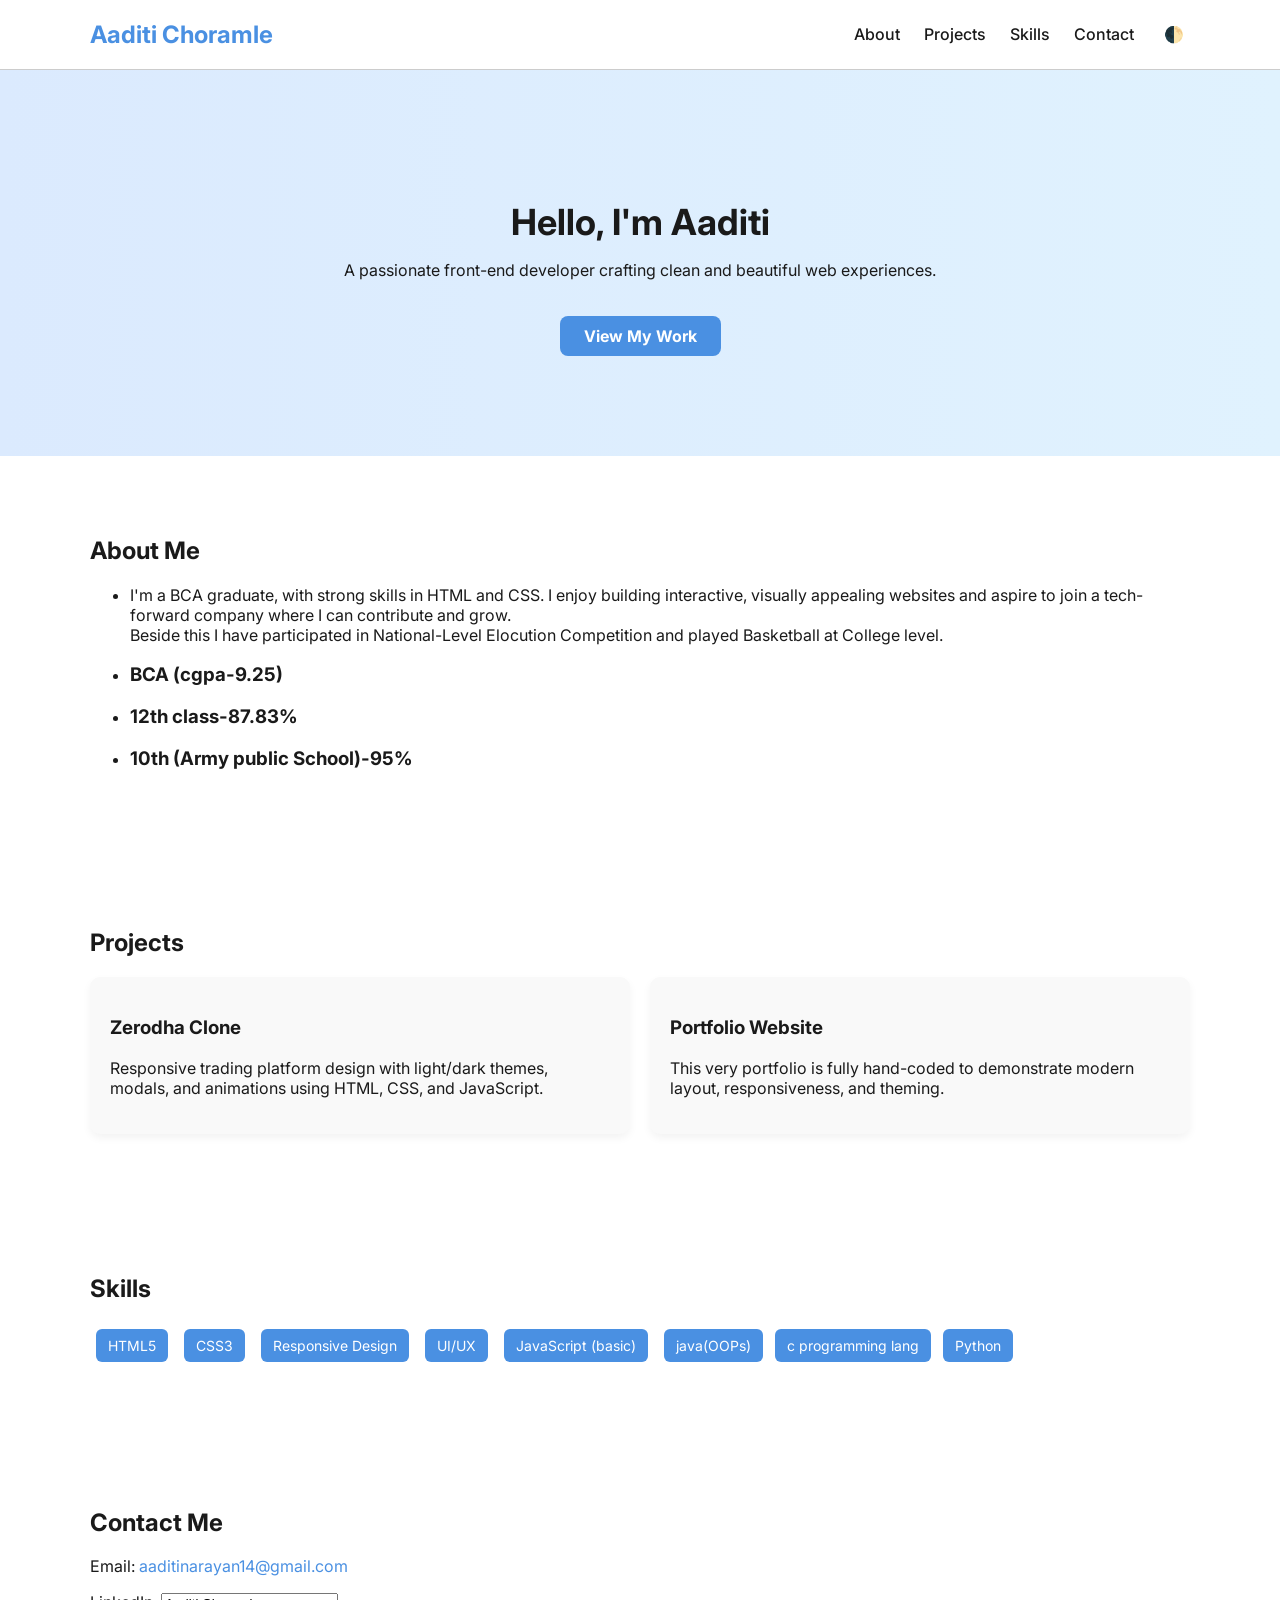
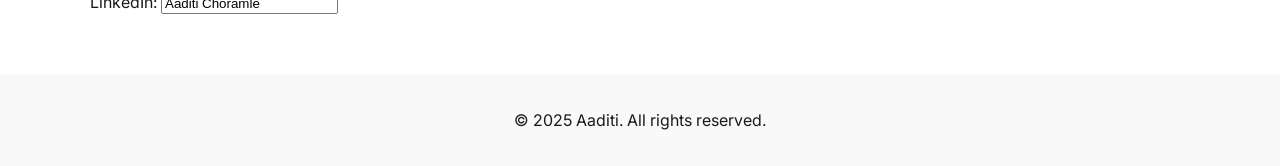
==== index.html @ 4bf5f2d5 "Add files via upload" ====
<!DOCTYPE html>
<html lang="en" data-theme="light">
<head>
  <meta charset="UTF-8">
  <meta name="viewport" content="width=device-width, initial-scale=1">
  <title>Aaditi's Portfolio</title>
  <link rel="stylesheet" href="style.css">
  <link href="https://fonts.googleapis.com/css2?family=Inter:wght@400;700&display=swap" rel="stylesheet">
</head>
<body>

  <header class="navbar">
    <div class="container nav-content">
      <div class="logo">Aaditi Choramle</div>
      <nav class="nav-links">
        <a href="#about">About</a>
        <a href="#projects">Projects</a>
        <a href="#skills">Skills</a>
        <a href="#contact">Contact</a>
        <button onclick="toggleTheme()" class="theme-btn">🌓</button>
      </nav>
    </div>
  </header>

  <section class="hero">
    <div class="container hero-content">
      <h1>Hello, I'm Aaditi</h1>
      <p>A passionate front-end developer crafting clean and beautiful web experiences.</p>
      <a href="#projects" class="hero-btn">View My Work</a>
    </div>
  </section>

  <section id="about" class="about">
    <div class="container">
      <h2>About Me</h2>
      <ul>
        <li><p>I'm a BCA graduate, with strong skills in HTML and CSS. I enjoy building interactive, visually appealing websites and aspire to join a tech-forward company where I can contribute and grow.<br>
    Beside this I have participated in National-Level Elocution Competition and played Basketball at College level.</p></li>
        <li> <h3>BCA (cgpa-9.25)</h3></li>
        <li> <h3>12th class-87.83%</h3></li>
        <li> <h3>10th (Army public School)-95%</h3></li>
      </ul>
      
  
  


  
    </div>
  </section>

  <section id="projects" class="projects">
    <div class="container">
      <h2>Projects</h2>
      <div class="project-grid">
        <div class="project-card">
          <h3>Zerodha Clone</h3>
          <p>Responsive trading platform design with light/dark themes, modals, and animations using HTML, CSS, and JavaScript.</p>
        </div>
        <div class="project-card">
          <h3>Portfolio Website</h3>
          <p>This very portfolio is fully hand-coded to demonstrate modern layout, responsiveness, and theming.</p>
        </div>
      </div>
    </div>
  </section>

  <section id="skills" class="skills">
    <div class="container">
      <h2>Skills</h2>
      <div class="skill-tags">
        <span>HTML5</span>
        <span>CSS3</span>
        <span>Responsive Design</span>
        <span>UI/UX</span>
        <span>JavaScript (basic)</span>
        <span>java(OOPs)</span><span>c programming lang</span><span>Python</span>
      </div>
    </div>
  </section>

  <section id="contact" class="contact">
    <div class="container">
      <h2>Contact Me</h2>
      <p>Email: <a href="mailto:aaditinarayan14@gmail.com">aaditinarayan14@gmail.com</a></p>
       <form action="https://www.linkedin.com/search/results/all" target="_blank">
        <label for="b1">LinkedIn:</label>
        <input type="text" name="keywords" id="b1" target="_blank" value="Aaditi Choramle"><br>
       </form>
    </div>
  </section>

  <footer class="footer">
    <div class="container">
      <p>© 2025 Aaditi. All rights reserved.</p>
    </div>
  </footer>

  <script src="script.js"></script>
</body>
</html>
---- style.css ----
:root {
  --bg: #ffffff;
  --text: #1a1a1a;
  --accent: #4a90e2;
  --card-bg: #f9f9f9;
}

[data-theme="dark"] {
  --bg: #121212;
  --text: #f1f1f1;
  --accent: #4fa3ff;
  --card-bg: #1e1e1e;
}

body {
  font-family: 'Inter', sans-serif;
  margin: 0;
  background: var(--bg);
  color: var(--text);
  transition: all 0.3s ease;
}

.container {
  width: 90%;
  max-width: 1100px;
  margin: auto;
}

.navbar {
  background: var(--bg);
  border-bottom: 1px solid #ccc;
  position: sticky;
  top: 0;
  z-index: 10;
}

.nav-content {
  display: flex;
  justify-content: space-between;
  align-items: center;
  padding: 20px 0;
}

.logo {
  font-size: 24px;
  font-weight: 700;
  color: var(--accent);
}

.nav-links a, .theme-btn {
  margin-left: 20px;
  text-decoration: none;
  color: var(--text);
  font-weight: 500;
  cursor: pointer;
  background: none;
  border: none;
  font-size: 16px;
}

.hero {
  text-align: center;
  padding: 100px 0;
  background: linear-gradient(to right, #dbeafe, #e0f2fe);
}

.hero-content h1 {
  font-size: 36px;
  margin-bottom: 10px;
}

.hero-btn {
  display: inline-block;
  margin-top: 20px;
  padding: 10px 24px;
  background: var(--accent);
  color: white;
  border-radius: 8px;
  text-decoration: none;
  font-weight: bold;
}

.about, .projects, .skills, .contact {
  padding: 60px 0;
}

.project-grid {
  display: grid;
  gap: 20px;
  grid-template-columns: repeat(auto-fit, minmax(250px, 1fr));
}

.project-card {
  background: var(--card-bg);
  padding: 20px;
  border-radius: 10px;
  box-shadow: 0 4px 8px rgba(0,0,0,0.05);
}

.skills .skill-tags span {
  display: inline-block;
  background: var(--accent);
  color: white;
  padding: 8px 12px;
  margin: 6px;
  border-radius: 6px;
  font-size: 14px;
}

.contact a {
  color: var(--accent);
  text-decoration: none;
}

.footer {
  text-align: center;
  padding: 20px;
  background: var(--card-bg);
}
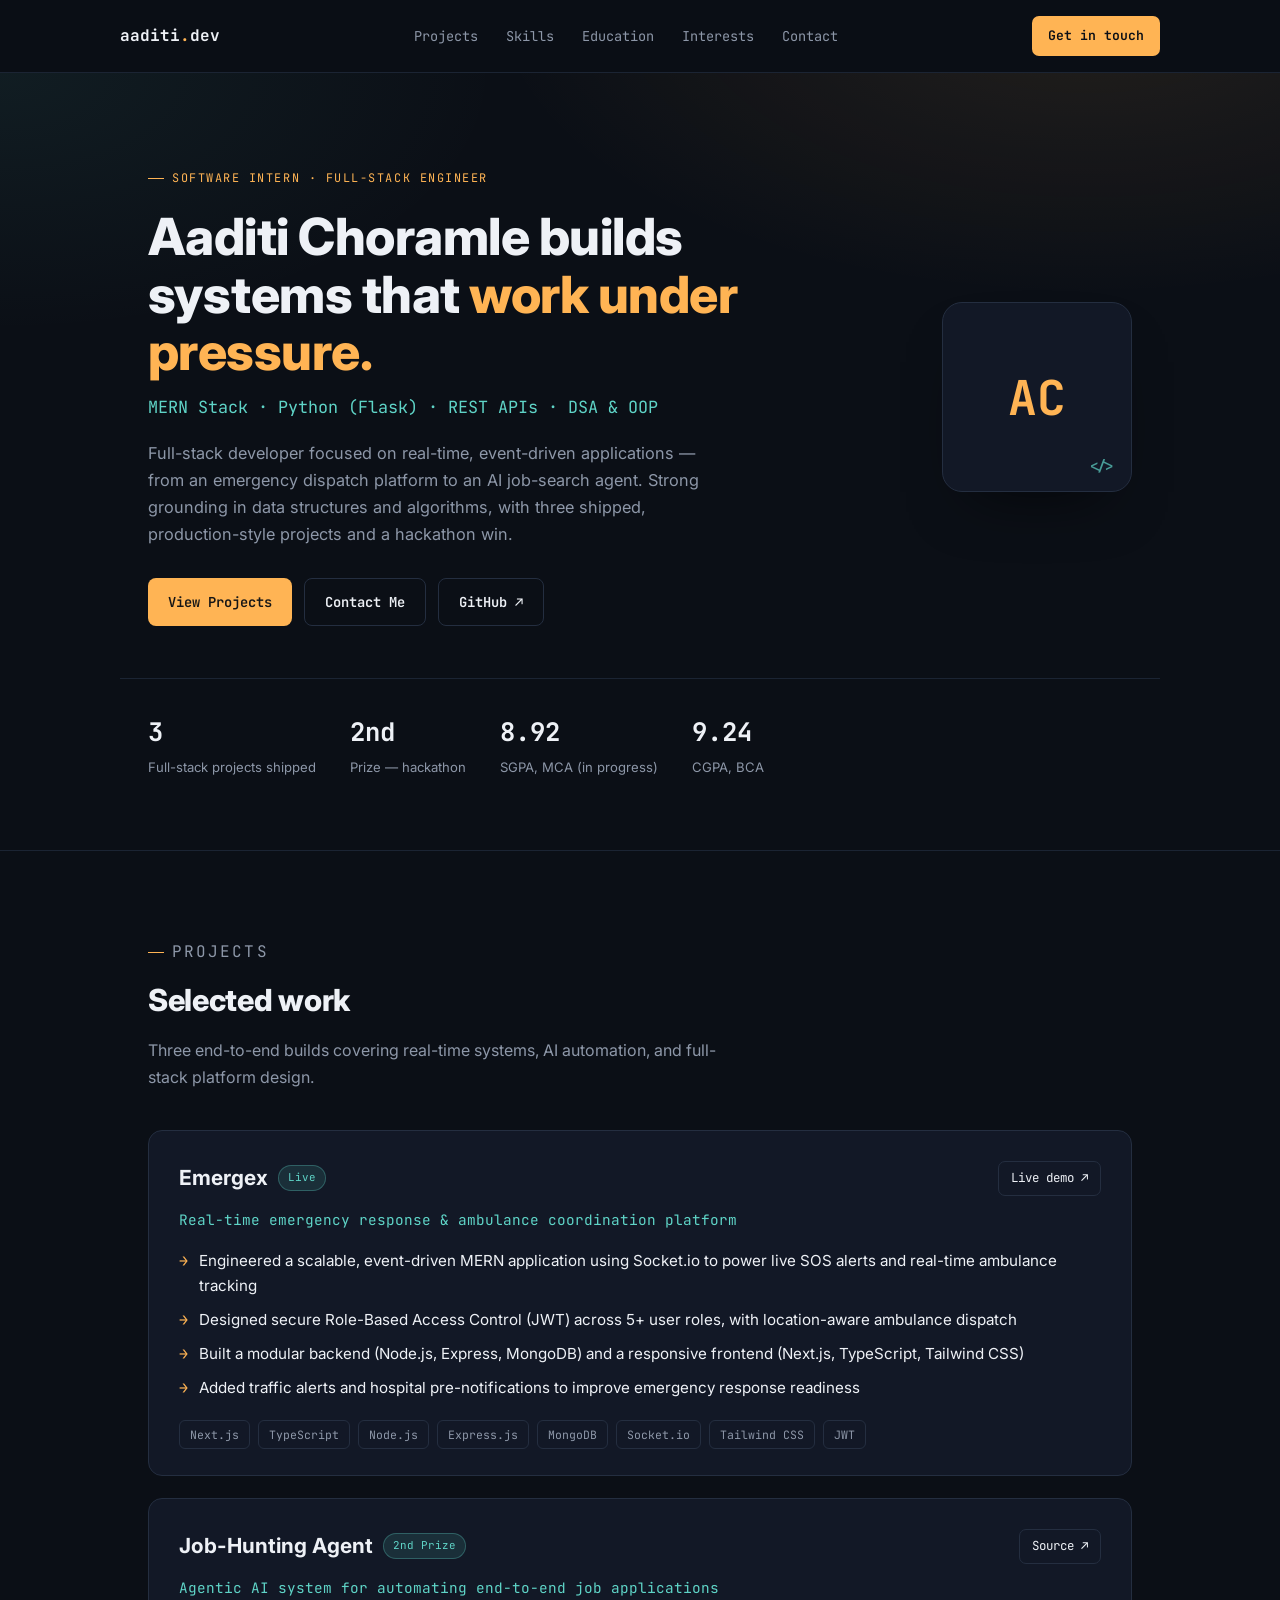
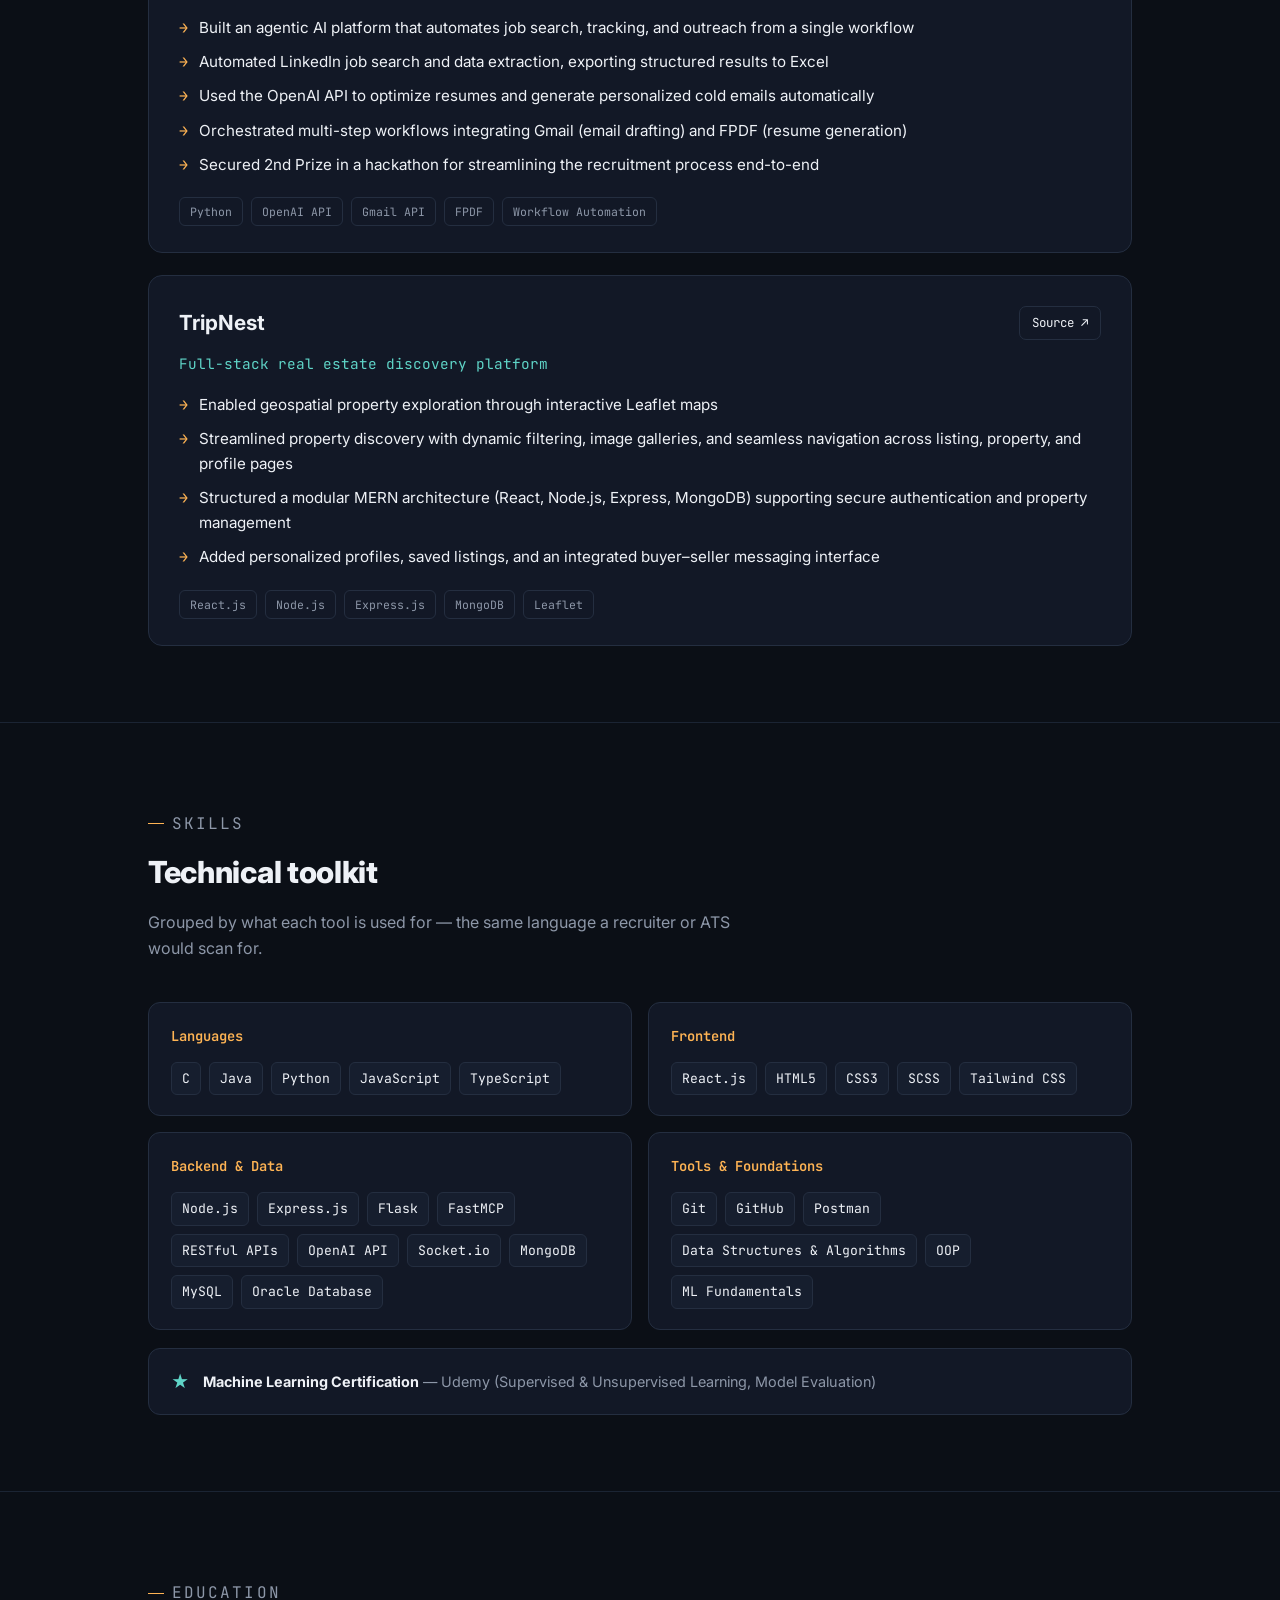
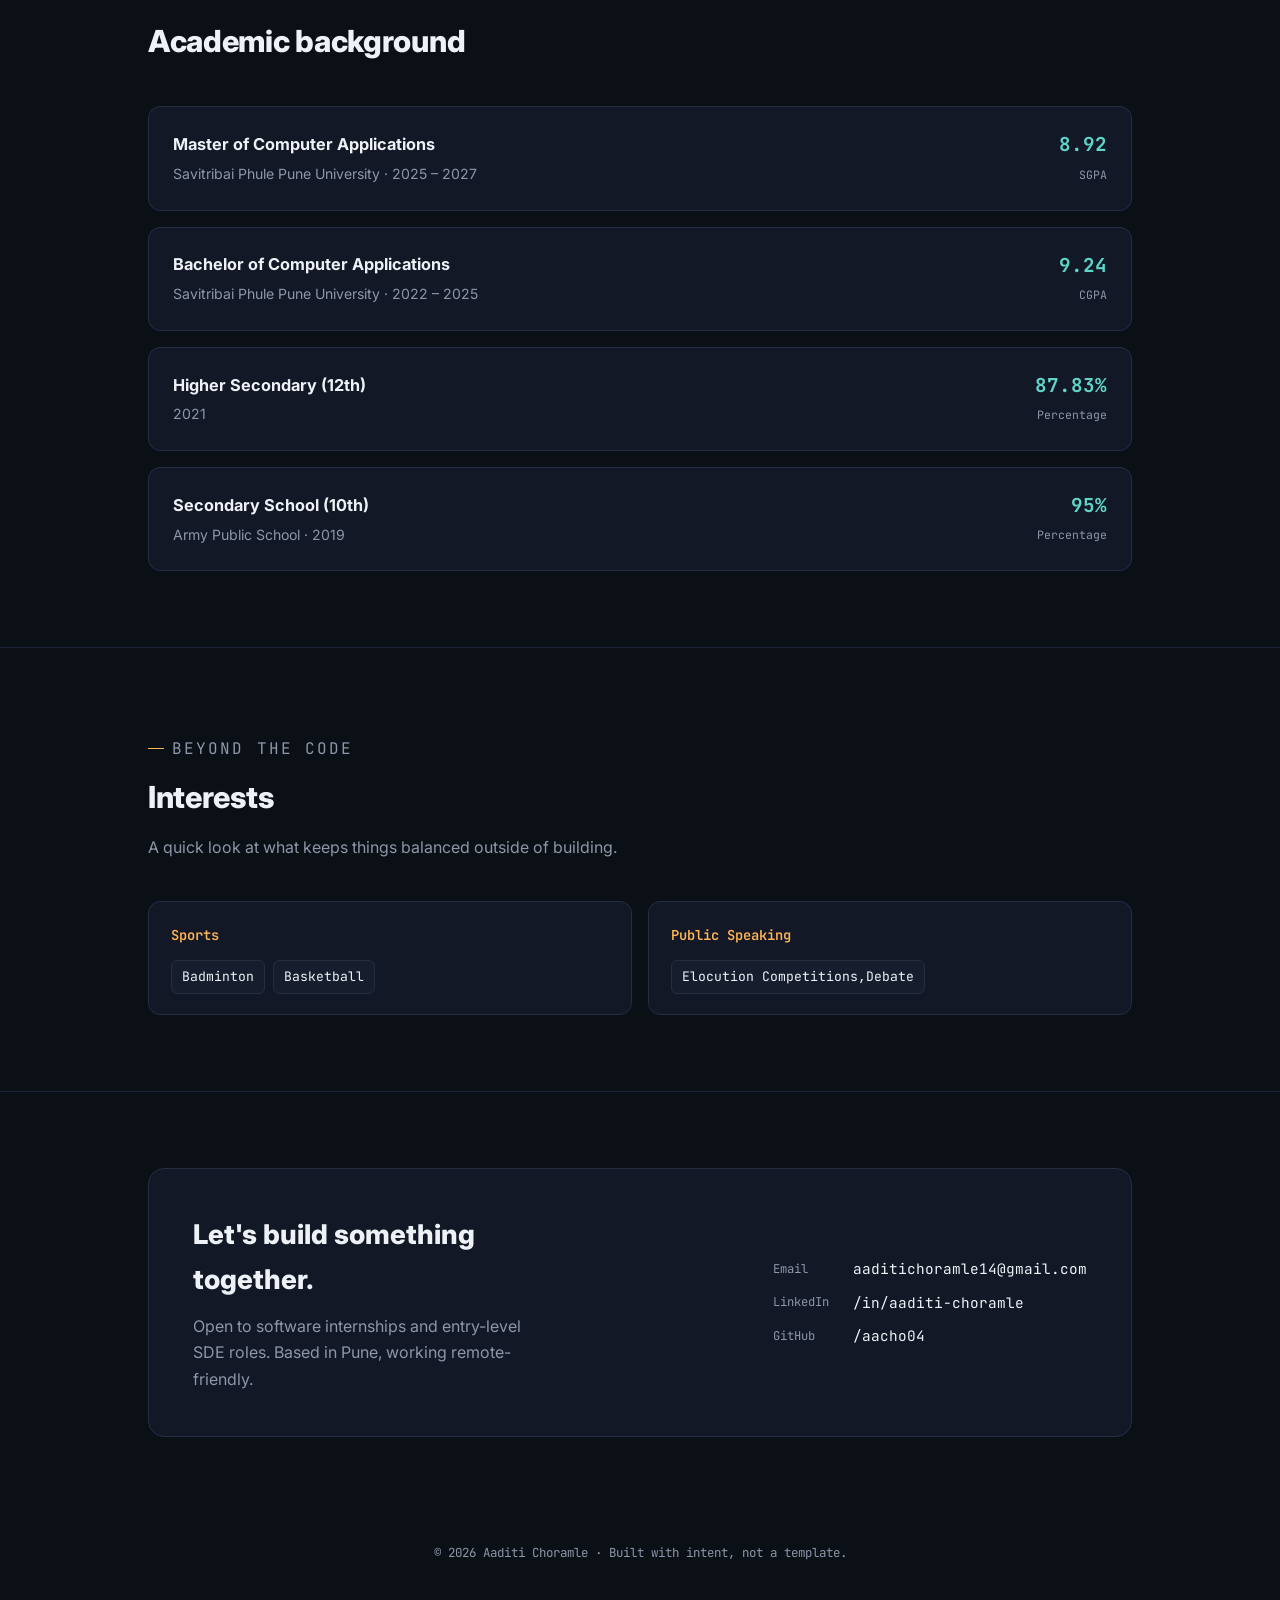
==== commit 6ecde45e: "updated" ====
--- a/index.html
+++ b/index.html
@@ -1,101 +1,557 @@
-<!DOCTYPE html>
-<html lang="en" data-theme="light">
-<head>
-  <meta charset="UTF-8">
-  <meta name="viewport" content="width=device-width, initial-scale=1">
-  <title>Aaditi's Portfolio</title>
-  <link rel="stylesheet" href="style.css">
-  <link href="https://fonts.googleapis.com/css2?family=Inter:wght@400;700&display=swap" rel="stylesheet">
-</head>
-<body>
-
-  <header class="navbar">
-    <div class="container nav-content">
-      <div class="logo">Aaditi Choramle</div>
-      <nav class="nav-links">
-        <a href="#about">About</a>
-        <a href="#projects">Projects</a>
-        <a href="#skills">Skills</a>
-        <a href="#contact">Contact</a>
-        <button onclick="toggleTheme()" class="theme-btn">🌓</button>
-      </nav>
-    </div>
-  </header>
-
-  <section class="hero">
-    <div class="container hero-content">
-      <h1>Hello, I'm Aaditi</h1>
-      <p>A passionate front-end developer crafting clean and beautiful web experiences.</p>
-      <a href="#projects" class="hero-btn">View My Work</a>
-    </div>
-  </section>
-
-  <section id="about" class="about">
-    <div class="container">
-      <h2>About Me</h2>
-      <ul>
-        <li><p>I'm a BCA graduate, with strong skills in HTML and CSS. I enjoy building interactive, visually appealing websites and aspire to join a tech-forward company where I can contribute and grow.<br>
-    Beside this I have participated in National-Level Elocution Competition and played Basketball at College level.</p></li>
-        <li> <h3>BCA (cgpa-9.25)</h3></li>
-        <li> <h3>12th class-87.83%</h3></li>
-        <li> <h3>10th (Army public School)-95%</h3></li>
-      </ul>
-      
-  
-  
-
-
-  
-    </div>
-  </section>
-
-  <section id="projects" class="projects">
-    <div class="container">
-      <h2>Projects</h2>
-      <div class="project-grid">
-        <div class="project-card">
-          <h3>Zerodha Clone</h3>
-          <p>Responsive trading platform design with light/dark themes, modals, and animations using HTML, CSS, and JavaScript.</p>
-        </div>
-        <div class="project-card">
-          <h3>Portfolio Website</h3>
-          <p>This very portfolio is fully hand-coded to demonstrate modern layout, responsiveness, and theming.</p>
-        </div>
-      </div>
-    </div>
-  </section>
-
-  <section id="skills" class="skills">
-    <div class="container">
-      <h2>Skills</h2>
-      <div class="skill-tags">
-        <span>HTML5</span>
-        <span>CSS3</span>
-        <span>Responsive Design</span>
-        <span>UI/UX</span>
-        <span>JavaScript (basic)</span>
-        <span>java(OOPs)</span><span>c programming lang</span><span>Python</span>
-      </div>
-    </div>
-  </section>
-
-  <section id="contact" class="contact">
-    <div class="container">
-      <h2>Contact Me</h2>
-      <p>Email: <a href="mailto:aaditinarayan14@gmail.com">aaditinarayan14@gmail.com</a></p>
-       <form action="https://www.linkedin.com/search/results/all" target="_blank">
-        <label for="b1">LinkedIn:</label>
-        <input type="text" name="keywords" id="b1" target="_blank" value="Aaditi Choramle"><br>
-       </form>
-    </div>
-  </section>
-
-  <footer class="footer">
-    <div class="container">
-      <p>© 2025 Aaditi. All rights reserved.</p>
-    </div>
-  </footer>
-
-  <script src="script.js"></script>
-</body>
-</html>
+<!DOCTYPE html>
+<html lang="en">
+<head>
+<meta charset="UTF-8">
+<meta name="viewport" content="width=device-width, initial-scale=1.0">
+<title>Aaditi Choramle — Full-Stack Engineer</title>
+<link rel="preconnect" href="https://fonts.googleapis.com">
+<link rel="preconnect" href="https://fonts.gstatic.com" crossorigin>
+<link href="https://fonts.googleapis.com/css2?family=JetBrains+Mono:wght@400;500;600;700&family=Inter:wght@400;500;600;700;800&display=swap" rel="stylesheet">
+<style>
+  :root{
+    --ink:#0B0F16;
+    --panel:#121826;
+    --panel-2:#161E2E;
+    --line:#242E40;
+    --line-soft:#1B2433;
+    --text-hi:#EEF1F6;
+    --text-lo:#8D97A8;
+    --amber:#FFB454;
+    --teal:#5FD4C7;
+    --mono:'JetBrains Mono', ui-monospace, monospace;
+    --sans:'Inter', system-ui, sans-serif;
+    --maxw:1040px;
+  }
+
+  *{box-sizing:border-box; margin:0; padding:0;}
+  html{scroll-behavior:smooth;}
+
+  body{
+    background:var(--ink);
+    color:var(--text-hi);
+    font-family:var(--sans);
+    line-height:1.65;
+    -webkit-font-smoothing:antialiased;
+  }
+
+  a{color:inherit;}
+  ::selection{background:var(--amber); color:#151515;}
+  :focus-visible{outline:2px solid var(--amber); outline-offset:3px; border-radius:3px;}
+  img{max-width:100%; display:block;}
+
+  .wrap{max-width:var(--maxw); margin:0 auto; padding:0 28px;}
+  .mono{font-family:var(--mono);}
+
+  .eyebrow{
+    font-family:var(--mono);
+    font-size:0.74rem;
+    letter-spacing:0.13em;
+    text-transform:uppercase;
+    color:var(--amber);
+    display:flex;
+    align-items:center;
+    gap:8px;
+  }
+  .eyebrow::before{content:''; width:16px; height:1px; background:var(--amber);}
+
+  /* ---------- Nav ---------- */
+  header{
+    position:sticky; top:0; z-index:20;
+    background:rgba(11,15,22,0.86);
+    backdrop-filter:blur(10px);
+    border-bottom:1px solid var(--line-soft);
+  }
+  .nav-inner{
+    display:flex; align-items:center; justify-content:space-between;
+    padding:16px 0;
+  }
+  .logo{font-family:var(--mono); font-weight:700; font-size:1rem;}
+  .logo .dot{color:var(--amber);}
+  nav.links{display:flex; gap:28px; font-family:var(--mono); font-size:0.85rem;}
+  nav.links a{text-decoration:none; color:var(--text-lo); transition:color .15s ease;}
+  nav.links a:hover, nav.links a:focus-visible{color:var(--text-hi);}
+  .nav-cta{
+    font-family:var(--mono); font-size:0.82rem;
+    color:var(--ink); background:var(--amber);
+    padding:9px 16px; border-radius:7px; text-decoration:none;
+    font-weight:600;
+    transition:transform .15s ease, box-shadow .15s ease;
+  }
+  .nav-cta:hover{transform:translateY(-1px); box-shadow:0 8px 20px -8px rgba(255,180,84,0.5);}
+  .nav-toggle{display:none;}
+
+  @media (max-width:760px){
+    nav.links{display:none;}
+    .nav-cta{padding:8px 13px; font-size:0.76rem;}
+  }
+
+  /* ---------- Hero ---------- */
+  .hero{
+    padding:96px 0 70px;
+    background:
+      radial-gradient(600px 300px at 85% -10%, rgba(255,180,84,0.10), transparent),
+      radial-gradient(500px 260px at 0% 0%, rgba(95,212,199,0.07), transparent);
+  }
+  .hero-grid{
+    display:grid;
+    grid-template-columns:1fr auto;
+    gap:48px;
+    align-items:center;
+  }
+  .hero-kicker{margin-bottom:20px;}
+  .hero h1{
+    font-size:clamp(2.2rem, 4.2vw, 3.2rem);
+    line-height:1.12;
+    font-weight:800;
+    letter-spacing:-0.01em;
+  }
+  .hero h1 .accent{color:var(--amber);}
+  .hero-role{
+    font-family:var(--mono);
+    color:var(--teal);
+    font-size:1.05rem;
+    margin-top:14px;
+  }
+  .hero-desc{
+    color:var(--text-lo);
+    max-width:56ch;
+    margin-top:18px;
+    font-size:1.02rem;
+  }
+  .hero-actions{
+    display:flex; flex-wrap:wrap; gap:12px;
+    margin-top:30px;
+  }
+  .btn{
+    font-family:var(--mono); font-size:0.86rem; font-weight:600;
+    padding:12px 20px; border-radius:8px;
+    text-decoration:none;
+    display:inline-flex; align-items:center; gap:8px;
+    transition:transform .15s ease, box-shadow .15s ease, background .15s ease, border-color .15s ease;
+  }
+  .btn-primary{background:var(--amber); color:#161616;}
+  .btn-primary:hover{transform:translateY(-1px); box-shadow:0 10px 24px -10px rgba(255,180,84,0.55);}
+  .btn-ghost{border:1px solid var(--line); color:var(--text-hi);}
+  .btn-ghost:hover{border-color:var(--teal); color:var(--teal);}
+
+  .hero-badge{
+    width:190px; height:190px;
+    border-radius:20px;
+    background:var(--panel);
+    border:1px solid var(--line);
+    display:flex; align-items:center; justify-content:center;
+    font-family:var(--mono); font-weight:700; font-size:3rem;
+    color:var(--amber);
+    flex-shrink:0;
+    box-shadow:0 30px 60px -30px rgba(0,0,0,0.65);
+    position:relative;
+  }
+  .hero-badge::after{
+    content:'</>';
+    position:absolute; bottom:14px; right:16px;
+    font-size:0.9rem; color:var(--teal); opacity:0.7;
+  }
+  @media (max-width:760px){
+    .hero-grid{grid-template-columns:1fr;}
+    .hero-badge{width:110px; height:110px; font-size:1.8rem; order:-1;}
+  }
+
+  .stat-row{
+    display:flex; flex-wrap:wrap; gap:34px;
+    margin-top:52px;
+    padding-top:32px;
+    border-top:1px solid var(--line-soft);
+  }
+  .stat b{
+    display:block; font-family:var(--mono); font-size:1.6rem; color:var(--text-hi);
+  }
+  .stat span{font-size:0.82rem; color:var(--text-lo);}
+
+  /* ---------- Sections ---------- */
+  section{padding:76px 0;}
+  section + section{border-top:1px solid var(--line-soft);}
+  .sec-head{margin-bottom:40px; max-width:60ch;}
+  .sec-head h2{
+    font-size:1.9rem; font-weight:800; margin-top:10px; letter-spacing:-0.01em;
+  }
+  .sec-head p{color:var(--text-lo); margin-top:12px; font-size:1rem;}
+
+  /* ---------- Projects ---------- */
+  .proj-grid{display:flex; flex-direction:column; gap:22px;}
+  .proj-card{
+    background:var(--panel);
+    border:1px solid var(--line);
+    border-radius:14px;
+    padding:30px 30px 26px;
+    transition:border-color .18s ease, transform .18s ease;
+  }
+  .proj-card:hover{border-color:var(--teal); transform:translateY(-2px);}
+
+  .proj-top{
+    display:flex; align-items:flex-start; justify-content:space-between; gap:20px;
+    flex-wrap:wrap;
+  }
+  .proj-title-wrap{display:flex; align-items:center; gap:10px;}
+  .proj-title{font-size:1.3rem; font-weight:700;}
+  .proj-badge{
+    font-family:var(--mono); font-size:0.68rem;
+    background:rgba(95,212,199,0.12); color:var(--teal);
+    padding:3px 9px; border-radius:20px; border:1px solid rgba(95,212,199,0.3);
+    white-space:nowrap;
+  }
+  .proj-links{display:flex; gap:10px;}
+  .proj-links a{
+    font-family:var(--mono); font-size:0.78rem;
+    border:1px solid var(--line); border-radius:7px;
+    padding:6px 12px; text-decoration:none; color:var(--text-hi);
+    transition:border-color .15s ease, color .15s ease;
+  }
+  .proj-links a:hover, .proj-links a:focus-visible{border-color:var(--amber); color:var(--amber);}
+
+  .proj-tagline{color:var(--teal); font-family:var(--mono); font-size:0.9rem; margin-top:12px;}
+
+  .proj-bullets{margin-top:16px; display:flex; flex-direction:column; gap:9px;}
+  .proj-bullets li{
+    list-style:none; padding-left:20px; position:relative;
+    color:var(--text-hi); font-size:0.95rem;
+  }
+  .proj-bullets li::before{
+    content:'→'; position:absolute; left:0; color:var(--amber); font-family:var(--mono);
+  }
+
+  .proj-stack{display:flex; flex-wrap:wrap; gap:8px; margin-top:20px;}
+  .proj-stack span{
+    font-family:var(--mono); font-size:0.72rem; color:var(--text-lo);
+    border:1px solid var(--line); padding:4px 10px; border-radius:6px;
+  }
+
+  /* ---------- Skills ---------- */
+  .dir-grid{display:grid; grid-template-columns:repeat(2, 1fr); gap:16px;}
+  @media (max-width:760px){.dir-grid{grid-template-columns:1fr;}}
+  .dir{
+    border:1px solid var(--line); background:var(--panel);
+    border-radius:12px; padding:22px 22px 20px;
+  }
+  .dir-head{
+    font-family:var(--mono); font-size:0.86rem; color:var(--amber);
+    margin-bottom:14px; font-weight:600;
+  }
+  .dir ul{list-style:none; display:flex; flex-wrap:wrap; gap:8px;}
+  .dir li{
+    font-family:var(--mono); font-size:0.82rem; color:var(--text-hi);
+    background:var(--panel-2); border:1px solid var(--line);
+    padding:5px 10px; border-radius:6px;
+  }
+  .cert-box{
+    margin-top:18px; border:1px solid var(--line); border-radius:12px;
+    padding:18px 22px; background:var(--panel);
+    display:flex; align-items:center; gap:14px;
+  }
+  .cert-box .ico{color:var(--teal); font-size:1.1rem;}
+  .cert-box .txt{font-size:0.9rem; color:var(--text-lo);}
+  .cert-box .txt b{color:var(--text-hi);}
+
+  /* ---------- Education ---------- */
+  .edu-list{display:flex; flex-direction:column; gap:16px;}
+  .edu-card{
+    display:flex; justify-content:space-between; align-items:center; gap:20px; flex-wrap:wrap;
+    border:1px solid var(--line); background:var(--panel);
+    border-radius:12px; padding:22px 24px;
+  }
+  .edu-title{font-weight:700; font-size:1.02rem;}
+  .edu-sub{color:var(--text-lo); font-size:0.88rem; margin-top:4px;}
+  .edu-score{
+    font-family:var(--mono); text-align:right;
+  }
+  .edu-score b{color:var(--teal); font-size:1.2rem; display:block;}
+  .edu-score span{color:var(--text-lo); font-size:0.72rem;}
+
+  /* ---------- Contact ---------- */
+  .contact-card{
+    border:1px solid var(--line); background:var(--panel);
+    border-radius:16px; padding:44px;
+    display:flex; justify-content:space-between; align-items:center; gap:30px; flex-wrap:wrap;
+  }
+  .contact-card h2{font-size:1.7rem; font-weight:800; max-width:20ch;}
+  .contact-card p{color:var(--text-lo); margin-top:10px; max-width:36ch;}
+  .contact-links{display:flex; flex-direction:column; gap:10px;}
+  .contact-links a{
+    font-family:var(--mono); font-size:0.9rem; text-decoration:none;
+    color:var(--text-hi); display:flex; align-items:center; gap:10px;
+  }
+  .contact-links a:hover, .contact-links a:focus-visible{color:var(--amber);}
+  .contact-links .k{color:var(--text-lo); width:70px; display:inline-block; font-size:0.76rem;}
+
+  footer{
+    padding:30px 0 50px; text-align:center;
+    color:var(--text-lo); font-family:var(--mono); font-size:0.78rem;
+  }
+
+  /* ---------- Reveal ---------- */
+  .reveal{opacity:0; transform:translateY(14px); transition:opacity .5s ease, transform .5s ease;}
+  .reveal.in{opacity:1; transform:none;}
+
+  @media (prefers-reduced-motion: reduce){
+    html{scroll-behavior:auto;}
+    .reveal{opacity:1; transform:none; transition:none;}
+  }
+</style>
+</head>
+<body>
+
+<header>
+  <div class="wrap nav-inner">
+    <div class="logo">aaditi<span class="dot">.</span>dev</div>
+    <nav class="links">
+      <a href="#projects">Projects</a>
+      <a href="#skills">Skills</a>
+      <a href="#education">Education</a>
+      <a href="#interests">Interests</a>
+      <a href="#contact">Contact</a>
+    </nav>
+    <a class="nav-cta" href="mailto:aaditichoramle14@gmail.com">Get in touch</a>
+  </div>
+</header>
+
+<section class="hero">
+  <div class="wrap hero-grid">
+    <div>
+      <p class="eyebrow hero-kicker">Software Intern · Full-Stack Engineer</p>
+      <h1>Aaditi Choramle builds systems that <span class="accent">work under pressure.</span></h1>
+      <p class="hero-role">MERN Stack · Python (Flask) · REST APIs · DSA &amp; OOP</p>
+      <p class="hero-desc">
+        Full-stack developer focused on real-time, event-driven applications — from an emergency
+        dispatch platform to an AI job-search agent. Strong grounding in data structures and
+        algorithms, with three shipped, production-style projects and a hackathon win.
+      </p>
+      <div class="hero-actions">
+        <a class="btn btn-primary" href="#projects">View Projects</a>
+        <a class="btn btn-ghost" href="mailto:aaditichoramle14@gmail.com">Contact Me</a>
+        <a class="btn btn-ghost" href="https://github.com/aacho04/" target="_blank" rel="noopener">GitHub ↗</a>
+      </div>
+    </div>
+    <div class="hero-badge">AC</div>
+  </div>
+
+  <div class="wrap stat-row">
+    <div class="stat"><b>3</b><span>Full-stack projects shipped</span></div>
+    <div class="stat"><b>2nd</b><span>Prize — hackathon</span></div>
+    <div class="stat"><b>8.92</b><span>SGPA, MCA (in progress)</span></div>
+    <div class="stat"><b>9.24</b><span>CGPA, BCA</span></div>
+  </div>
+</section>
+
+<section id="projects">
+  <div class="wrap">
+    <div class="sec-head reveal">
+      <p class="eyebrow">Projects</p>
+      <h2>Selected work</h2>
+      <p>Three end-to-end builds covering real-time systems, AI automation, and full-stack platform design.</p>
+    </div>
+
+    <div class="proj-grid">
+
+      <article class="proj-card reveal">
+        <div class="proj-top">
+          <div class="proj-title-wrap">
+            <span class="proj-title">Emergex</span>
+            <span class="proj-badge">Live</span>
+          </div>
+          <div class="proj-links">
+            <a href="https://emergex-six.vercel.app/" target="_blank" rel="noopener">Live demo ↗</a>
+          </div>
+        </div>
+        <p class="proj-tagline">Real-time emergency response &amp; ambulance coordination platform</p>
+        <ul class="proj-bullets">
+          <li>Engineered a scalable, event-driven MERN application using Socket.io to power live SOS alerts and real-time ambulance tracking</li>
+          <li>Designed secure Role-Based Access Control (JWT) across 5+ user roles, with location-aware ambulance dispatch</li>
+          <li>Built a modular backend (Node.js, Express, MongoDB) and a responsive frontend (Next.js, TypeScript, Tailwind CSS)</li>
+          <li>Added traffic alerts and hospital pre-notifications to improve emergency response readiness</li>
+        </ul>
+        <div class="proj-stack">
+          <span>Next.js</span><span>TypeScript</span><span>Node.js</span><span>Express.js</span><span>MongoDB</span><span>Socket.io</span><span>Tailwind CSS</span><span>JWT</span>
+        </div>
+      </article>
+
+      <article class="proj-card reveal">
+        <div class="proj-top">
+          <div class="proj-title-wrap">
+            <span class="proj-title">Job-Hunting Agent</span>
+            <span class="proj-badge">2nd Prize</span>
+          </div>
+          <div class="proj-links">
+            <a href="https://github.com/aacho04/Job_Hunter" target="_blank" rel="noopener">Source ↗</a>
+          </div>
+        </div>
+        <p class="proj-tagline">Agentic AI system for automating end-to-end job applications</p>
+        <ul class="proj-bullets">
+          <li>Built an agentic AI platform that automates job search, tracking, and outreach from a single workflow</li>
+          <li>Automated LinkedIn job search and data extraction, exporting structured results to Excel</li>
+          <li>Used the OpenAI API to optimize resumes and generate personalized cold emails automatically</li>
+          <li>Orchestrated multi-step workflows integrating Gmail (email drafting) and FPDF (resume generation)</li>
+          <li>Secured 2nd Prize in a hackathon for streamlining the recruitment process end-to-end</li>
+        </ul>
+        <div class="proj-stack">
+          <span>Python</span><span>OpenAI API</span><span>Gmail API</span><span>FPDF</span><span>Workflow Automation</span>
+        </div>
+      </article>
+
+      <article class="proj-card reveal">
+        <div class="proj-top">
+          <div class="proj-title-wrap">
+            <span class="proj-title">TripNest</span>
+          </div>
+          <div class="proj-links">
+            <a href="https://github.com/aacho04/TripNest" target="_blank" rel="noopener">Source ↗</a>
+          </div>
+        </div>
+        <p class="proj-tagline">Full-stack real estate discovery platform</p>
+        <ul class="proj-bullets">
+          <li>Enabled geospatial property exploration through interactive Leaflet maps</li>
+          <li>Streamlined property discovery with dynamic filtering, image galleries, and seamless navigation across listing, property, and profile pages</li>
+          <li>Structured a modular MERN architecture (React, Node.js, Express, MongoDB) supporting secure authentication and property management</li>
+          <li>Added personalized profiles, saved listings, and an integrated buyer–seller messaging interface</li>
+        </ul>
+        <div class="proj-stack">
+          <span>React.js</span><span>Node.js</span><span>Express.js</span><span>MongoDB</span><span>Leaflet</span>
+        </div>
+      </article>
+
+    </div>
+  </div>
+</section>
+
+<section id="skills">
+  <div class="wrap">
+    <div class="sec-head reveal">
+      <p class="eyebrow">Skills</p>
+      <h2>Technical toolkit</h2>
+      <p>Grouped by what each tool is used for — the same language a recruiter or ATS would scan for.</p>
+    </div>
+
+    <div class="dir-grid reveal">
+      <div class="dir">
+        <div class="dir-head">Languages</div>
+        <ul><li>C</li><li>Java</li><li>Python</li><li>JavaScript</li><li>TypeScript</li></ul>
+      </div>
+      <div class="dir">
+        <div class="dir-head">Frontend</div>
+        <ul><li>React.js</li><li>HTML5</li><li>CSS3</li><li>SCSS</li><li>Tailwind CSS</li></ul>
+      </div>
+      <div class="dir">
+        <div class="dir-head">Backend &amp; Data</div>
+        <ul><li>Node.js</li><li>Express.js</li><li>Flask</li><li>FastMCP</li><li>RESTful APIs</li><li>OpenAI API</li><li>Socket.io</li><li>MongoDB</li><li>MySQL</li><li>Oracle Database</li></ul>
+      </div>
+      <div class="dir">
+        <div class="dir-head">Tools &amp; Foundations</div>
+        <ul><li>Git</li><li>GitHub</li><li>Postman</li><li>Data Structures &amp; Algorithms</li><li>OOP</li><li>ML Fundamentals</li></ul>
+      </div>
+    </div>
+
+    <div class="cert-box reveal">
+      <span class="ico">&#9733;</span>
+      <span class="txt"><b>Machine Learning Certification</b> — Udemy (Supervised &amp; Unsupervised Learning, Model Evaluation)</span>
+    </div>
+  </div>
+</section>
+
+<section id="education">
+  <div class="wrap">
+    <div class="sec-head reveal">
+      <p class="eyebrow">Education</p>
+      <h2>Academic background</h2>
+    </div>
+    <div class="edu-list reveal">
+      <div class="edu-card">
+        <div>
+          <div class="edu-title">Master of Computer Applications</div>
+          <div class="edu-sub">Savitribai Phule Pune University · 2025 – 2027</div>
+        </div>
+        <div class="edu-score"><b>8.92</b><span>SGPA</span></div>
+      </div>
+      <div class="edu-card">
+        <div>
+          <div class="edu-title">Bachelor of Computer Applications</div>
+          <div class="edu-sub">Savitribai Phule Pune University · 2022 – 2025</div>
+        </div>
+        <div class="edu-score"><b>9.24</b><span>CGPA</span></div>
+      </div>
+      <div class="edu-card">
+        <div>
+          <div class="edu-title">Higher Secondary (12th)</div>
+          <div class="edu-sub">2021</div>
+        </div>
+        <div class="edu-score"><b>87.83%</b><span>Percentage</span></div>
+      </div>
+      <div class="edu-card">
+        <div>
+          <div class="edu-title">Secondary School (10th)</div>
+          <div class="edu-sub">Army Public School · 2019</div>
+        </div>
+        <div class="edu-score"><b>95%</b><span>Percentage</span></div>
+      </div>
+    </div>
+  </div>
+</section>
+
+<section id="interests">
+  <div class="wrap">
+    <div class="sec-head reveal">
+      <p class="eyebrow">Beyond the Code</p>
+      <h2>Interests</h2>
+      <p>A quick look at what keeps things balanced outside of building.</p>
+    </div>
+    <div class="dir-grid reveal">
+      <div class="dir">
+        <div class="dir-head">Sports</div>
+        <ul><li>Badminton</li><li>Basketball</li></ul>
+      </div>
+      <div class="dir">
+        <div class="dir-head">Public Speaking</div>
+        <ul><li>Elocution Competitions,Debate</li></ul>
+      </div>
+    </div>
+  </div>
+</section>
+
+<section id="contact">
+  <div class="wrap">
+    <div class="contact-card reveal">
+      <div>
+        <h2>Let's build something together.</h2>
+        <p>Open to software internships and entry-level SDE roles. Based in Pune, working remote-friendly.</p>
+      </div>
+      <div class="contact-links">
+        <a href="mailto:aaditichoramle14@gmail.com"><span class="k">Email</span> aaditichoramle14@gmail.com</a>
+        <a href="https://www.linkedin.com/in/aaditi-choramle-6a5aa5282/" target="_blank" rel="noopener"><span class="k">LinkedIn</span> /in/aaditi-choramle</a>
+        <a href="https://github.com/aacho04/" target="_blank" rel="noopener"><span class="k">GitHub</span> /aacho04</a>
+      </div>
+    </div>
+  </div>
+</section>
+
+<footer>
+  © 2026 Aaditi Choramle · Built with intent, not a template.
+</footer>
+
+<script>
+  (function(){
+    var els = document.querySelectorAll('.reveal');
+    if(!('IntersectionObserver' in window)){
+      els.forEach(function(e){ e.classList.add('in'); });
+      return;
+    }
+    var io = new IntersectionObserver(function(entries){
+      entries.forEach(function(entry){
+        if(entry.isIntersecting){
+          entry.target.classList.add('in');
+          io.unobserve(entry.target);
+        }
+      });
+    }, {threshold:0.1});
+    els.forEach(function(e){ io.observe(e); });
+  })();
+</script>
+
+</body>
+</html>
